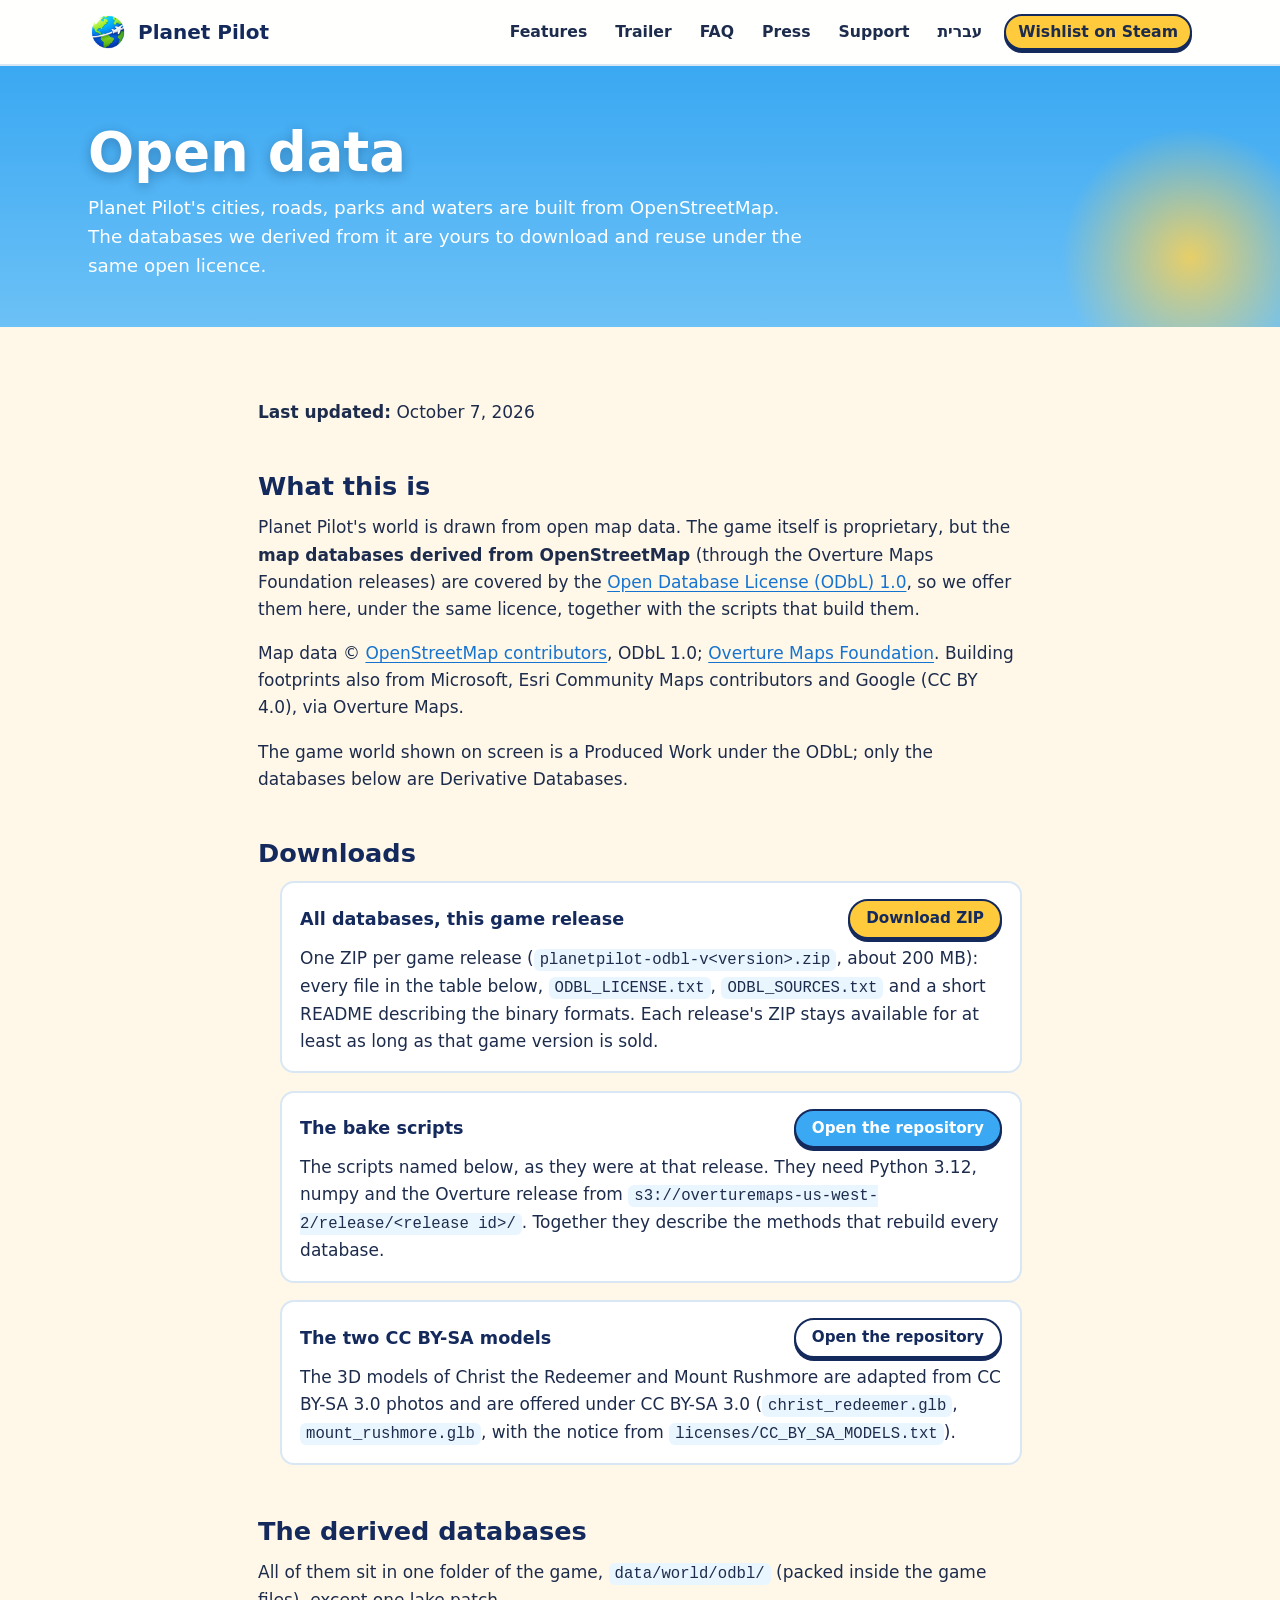
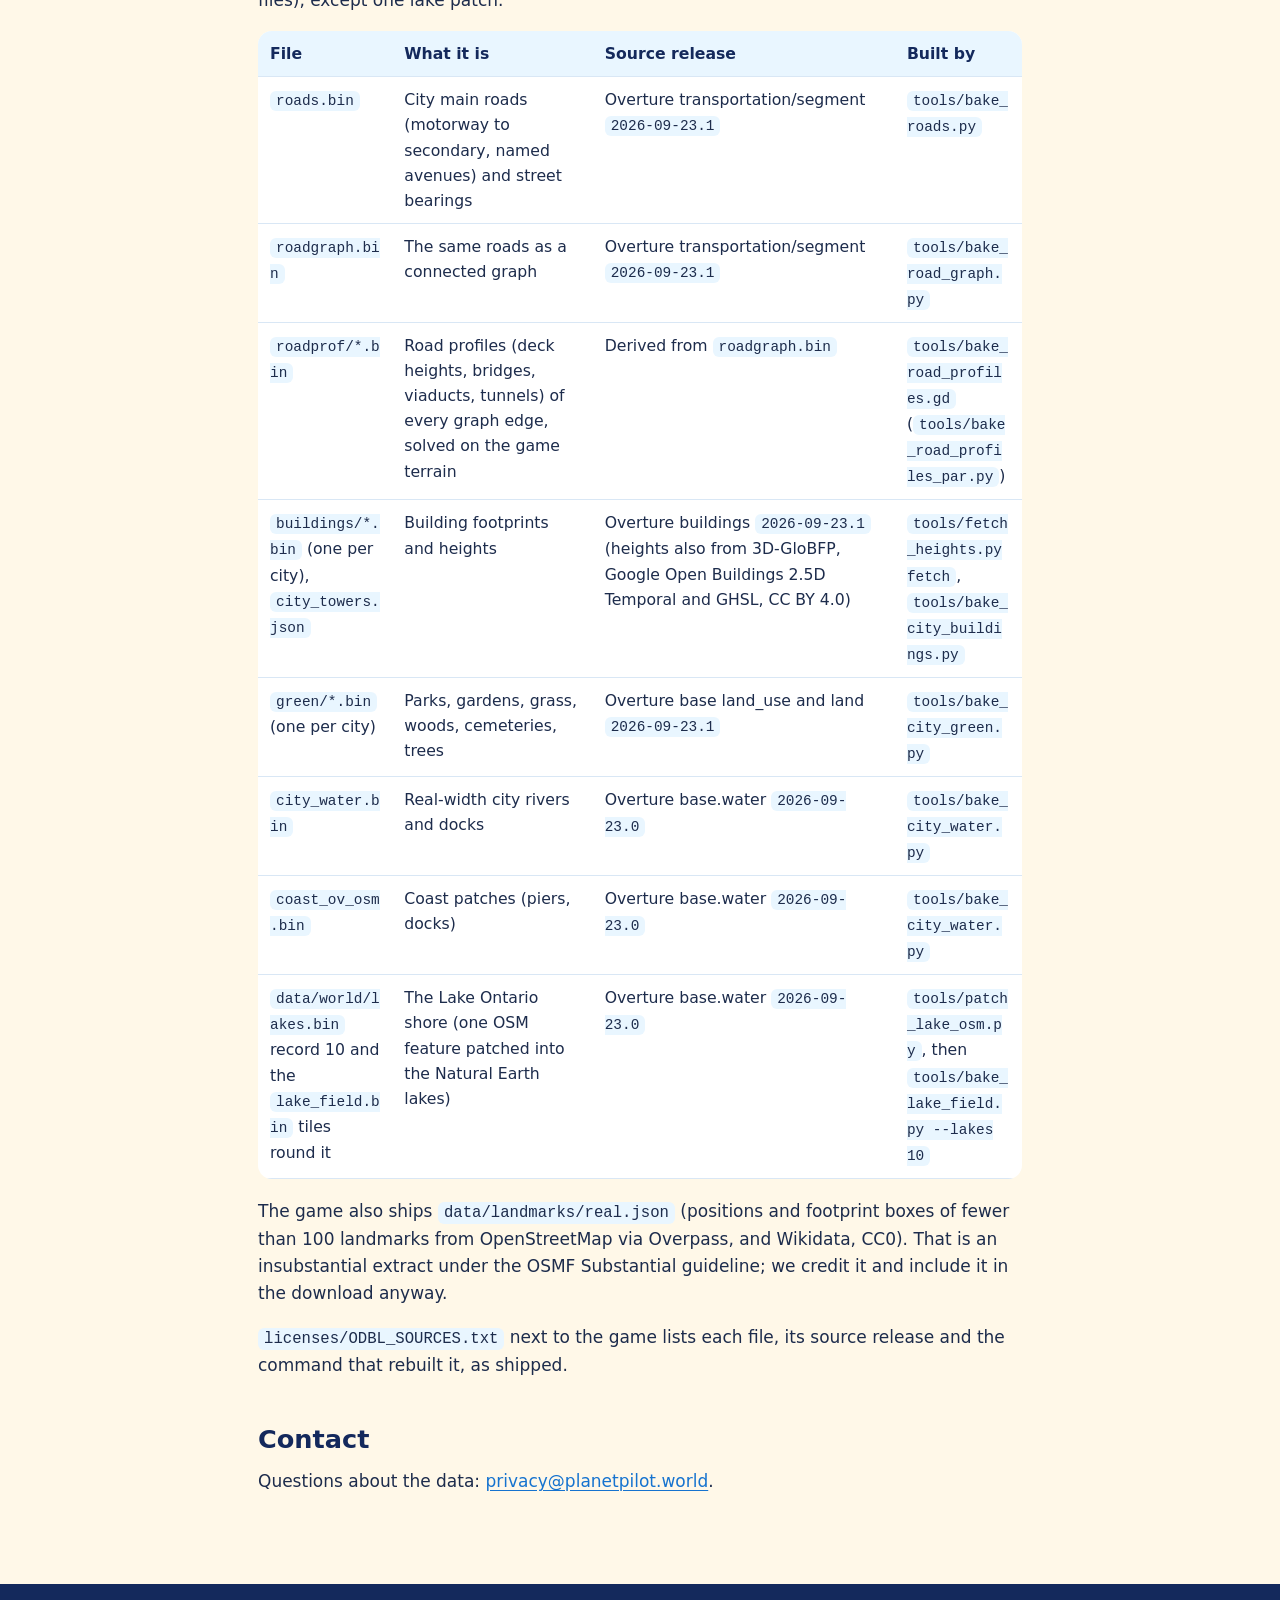
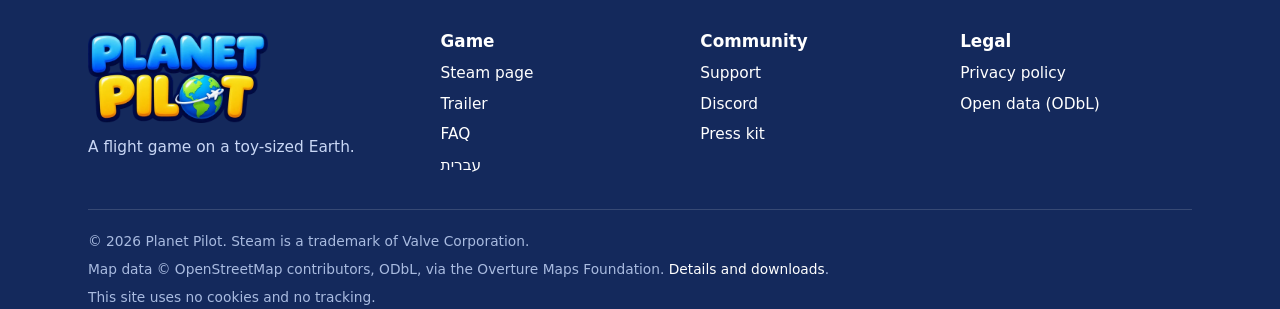
==== docs/open-data/index.html @ 22101835 "Site fixes: v43 numbers, legal pages from the game docs, launch names, publish docs/ only - Numbers " ====
<!doctype html>
<html lang="en" dir="ltr">
<head>
<meta charset="utf-8">
<meta name="viewport" content="width=device-width, initial-scale=1">
<title>Open data (ODbL) | Planet Pilot</title>
<meta name="description" content="The OpenStreetMap-derived databases shipped in Planet Pilot, offered under the Open Database License: buildings, road graph and profiles, green, city water and coast.">
<link rel="canonical" href="https://planetpilot.world/open-data/">
<meta name="theme-color" content="#3aa8f2">
<link rel="icon" href="/favicon.ico" sizes="48x48">
<link rel="icon" href="/icon-192.png" type="image/png" sizes="192x192">
<link rel="apple-touch-icon" href="/apple-touch-icon.png">
<meta property="og:type" content="website">
<meta property="og:site_name" content="Planet Pilot">
<meta property="og:title" content="Planet Pilot open data (ODbL)">
<meta property="og:description" content="Download the OpenStreetMap-derived databases inside Planet Pilot, with the scripts that bake them.">
<meta property="og:url" content="https://planetpilot.world/open-data/">
<meta property="og:image" content="https://planetpilot.world/assets/img/og-1200x630.jpg">
<meta name="twitter:card" content="summary_large_image">
<meta name="twitter:image" content="https://planetpilot.world/assets/img/og-1200x630.jpg">
<link rel="stylesheet" href="/assets/css/site.css">
</head>
<body>
<a class="skip" href="#main">Skip to content</a>

<header class="site-header">
  <div class="wrap">
    <a class="brand" href="/"><img src="/assets/img/icon-64.png" width="40" height="40" alt=""><span>Planet Pilot</span></a>
    <button class="nav-toggle" aria-expanded="false" aria-controls="nav" aria-label="Menu">
      <svg viewBox="0 0 24 24" fill="none" stroke="currentColor" stroke-width="2.6" stroke-linecap="round" aria-hidden="true"><path d="M4 7h16M4 12h16M4 17h16"/></svg>
    </button>
    <nav class="nav" id="nav" aria-label="Main">
      <a href="/#features">Features</a>
      <a href="/#trailer">Trailer</a>
      <a href="/#faq">FAQ</a>
      <a href="/press/">Press</a>
      <a href="/support/">Support</a>
      <a href="/he/" lang="he" hreflang="he">עברית</a>
      <a class="btn btn-sun btn-sm" data-link="steam" href="https://store.steampowered.com/search/?term=Planet%20Pilot" rel="noopener">Wishlist on Steam</a>
    </nav>
  </div>
</header>

<main id="main">
<section class="page-head">
  <div class="wrap">
    <h1>Open data</h1>
    <p>Planet Pilot's cities, roads, parks and waters are built from OpenStreetMap. The databases we derived from it are yours to download and reuse under the same open licence.</p>
  </div>
</section>

<section class="section">
  <div class="wrap prose">
    <p><strong>Last updated:</strong> October 7, 2026</p>

    <h2>What this is</h2>
    <p>Planet Pilot's world is drawn from open map data. The game itself is proprietary, but the <strong>map databases derived from OpenStreetMap</strong> (through the Overture Maps Foundation releases) are covered by the <a href="https://opendatacommons.org/licenses/odbl/1-0/" rel="noopener">Open Database License (ODbL) 1.0</a>, so we offer them here, under the same licence, together with the scripts that build them.</p>
    <p>Map data &copy; <a href="https://www.openstreetmap.org/copyright" rel="noopener">OpenStreetMap contributors</a>, ODbL 1.0; <a href="https://overturemaps.org/" rel="noopener">Overture Maps Foundation</a>. Building footprints also from Microsoft, Esri Community Maps contributors and Google (CC BY 4.0), via Overture Maps.</p>
    <p>The game world shown on screen is a Produced Work under the ODbL; only the databases below are Derivative Databases.</p>

    <h2>Downloads</h2>
    <ul class="dl-list">
      <li>
        <div class="row"><b>All databases, this game release</b><a class="btn btn-sm btn-sun" data-dl="zip" data-soon="Download at launch" href="#">Download ZIP</a></div>
        <span>One ZIP per game release (<code>planetpilot-odbl-v&lt;version&gt;.zip</code>, about 200 MB): every file in the table below, <code>ODBL_LICENSE.txt</code>, <code>ODBL_SOURCES.txt</code> and a short README describing the binary formats. Each release's ZIP stays available for at least as long as that game version is sold.</span>
      </li>
      <li>
        <div class="row"><b>The bake scripts</b><a class="btn btn-sm btn-sky" data-link="repo" data-soon="Published at launch" href="#">Open the repository</a></div>
        <span>The scripts named below, as they were at that release. They need Python 3.12, numpy and the Overture release from <code>s3://overturemaps-us-west-2/release/&lt;release id&gt;/</code>. Together they describe the methods that rebuild every database.</span>
      </li>
      <li>
        <div class="row"><b>The two CC BY-SA models</b><a class="btn btn-sm" data-link="repo" data-soon="Published at launch" href="#">Open the repository</a></div>
        <span>The 3D models of Christ the Redeemer and Mount Rushmore are adapted from CC BY-SA 3.0 photos and are offered under CC BY-SA 3.0 (<code>christ_redeemer.glb</code>, <code>mount_rushmore.glb</code>, with the notice from <code>licenses/CC_BY_SA_MODELS.txt</code>).</span>
      </li>
    </ul>

    <h2>The derived databases</h2>
    <p>All of them sit in one folder of the game, <code>data/world/odbl/</code> (packed inside the game files), except one lake patch.</p>
    <div class="table-scroll">
      <table>
        <thead><tr><th scope="col">File</th><th scope="col">What it is</th><th scope="col">Source release</th><th scope="col">Built by</th></tr></thead>
        <tbody>
          <tr><td><code>roads.bin</code></td><td>City main roads (motorway to secondary, named avenues) and street bearings</td><td>Overture transportation/segment <code>2026-09-23.1</code></td><td><code>tools/bake_roads.py</code></td></tr>
          <tr><td><code>roadgraph.bin</code></td><td>The same roads as a connected graph</td><td>Overture transportation/segment <code>2026-09-23.1</code></td><td><code>tools/bake_road_graph.py</code></td></tr>
          <tr><td><code>roadprof/*.bin</code></td><td>Road profiles (deck heights, bridges, viaducts, tunnels) of every graph edge, solved on the game terrain</td><td>Derived from <code>roadgraph.bin</code></td><td><code>tools/bake_road_profiles.gd</code> (<code>tools/bake_road_profiles_par.py</code>)</td></tr>
          <tr><td><code>buildings/*.bin</code> (one per city), <code>city_towers.json</code></td><td>Building footprints and heights</td><td>Overture buildings <code>2026-09-23.1</code> (heights also from 3D-GloBFP, Google Open Buildings 2.5D Temporal and GHSL, CC BY 4.0)</td><td><code>tools/fetch_heights.py fetch</code>, <code>tools/bake_city_buildings.py</code></td></tr>
          <tr><td><code>green/*.bin</code> (one per city)</td><td>Parks, gardens, grass, woods, cemeteries, trees</td><td>Overture base land_use and land <code>2026-09-23.1</code></td><td><code>tools/bake_city_green.py</code></td></tr>
          <tr><td><code>city_water.bin</code></td><td>Real-width city rivers and docks</td><td>Overture base.water <code>2026-09-23.0</code></td><td><code>tools/bake_city_water.py</code></td></tr>
          <tr><td><code>coast_ov_osm.bin</code></td><td>Coast patches (piers, docks)</td><td>Overture base.water <code>2026-09-23.0</code></td><td><code>tools/bake_city_water.py</code></td></tr>
          <tr><td><code>data/world/lakes.bin</code> record 10 and the <code>lake_field.bin</code> tiles round it</td><td>The Lake Ontario shore (one OSM feature patched into the Natural Earth lakes)</td><td>Overture base.water <code>2026-09-23.0</code></td><td><code>tools/patch_lake_osm.py</code>, then <code>tools/bake_lake_field.py --lakes 10</code></td></tr>
        </tbody>
      </table>
    </div>
    <p>The game also ships <code>data/landmarks/real.json</code> (positions and footprint boxes of fewer than 100 landmarks from OpenStreetMap via Overpass, and Wikidata, CC0). That is an insubstantial extract under the OSMF Substantial guideline; we credit it and include it in the download anyway.</p>
    <p><code>licenses/ODBL_SOURCES.txt</code> next to the game lists each file, its source release and the command that rebuilt it, as shipped.</p>

    <h2>Contact</h2>
    <p>Questions about the data: <a href="mailto:privacy@planetpilot.world">privacy@planetpilot.world</a>.</p>
  </div>
</section>
</main>

<footer class="site-footer">
  <div class="wrap">
    <div class="footer-grid">
      <div class="footer-brand">
        <img src="/assets/img/logo-480.webp" width="480" height="244" alt="Planet Pilot" loading="lazy">
        <p>A flight game on a toy-sized Earth.</p>
      </div>
      <div>
        <h2>Game</h2>
        <ul>
          <li><a data-link="steam" href="https://store.steampowered.com/search/?term=Planet%20Pilot" rel="noopener">Steam page</a></li>
          <li><a href="/#trailer">Trailer</a></li>
          <li><a href="/#faq">FAQ</a></li>
          <li><a href="/he/" lang="he" hreflang="he">עברית</a></li>
        </ul>
      </div>
      <div>
        <h2>Community</h2>
        <ul>
          <li><a href="/support/">Support</a></li>
          <li><a data-link="discord" data-soon="Discord: coming soon" href="#">Discord</a></li>
          <li><a href="/press/">Press kit</a></li>
        </ul>
      </div>
      <div>
        <h2>Legal</h2>
        <ul>
          <li><a href="/privacy/">Privacy policy</a></li>
          <li><a href="/open-data/" aria-current="page">Open data (ODbL)</a></li>
        </ul>
      </div>
    </div>
    <div class="footer-legal">
      <p>&copy; 2026 Planet Pilot. Steam is a trademark of Valve Corporation.</p>
      <p>Map data &copy; OpenStreetMap contributors, ODbL, via the Overture Maps Foundation. <a href="/open-data/">Details and downloads</a>.</p>
      <p>This site uses no cookies and no tracking.</p>
    </div>
  </div>
</footer>

<script src="/assets/js/config.js"></script>
<script src="/assets/js/site.js"></script>
</body>
</html>
---- assets/css/site.css ----
/* Planet Pilot site. Plain CSS, no build step. Light theme only. */

@font-face { font-family: "Fredoka"; src: url("/assets/fonts/fredoka-latin.woff2") format("woff2"); font-weight: 300 700; font-stretch: 75% 125%; font-display: swap; unicode-range: U+0000-00FF, U+0131, U+0152-0153, U+02BB-02BC, U+02C6, U+02DA, U+02DC, U+2000-206F, U+20AC, U+2122, U+2190-2193, U+2212; }
@font-face { font-family: "Fredoka"; src: url("/assets/fonts/fredoka-hebrew.woff2") format("woff2"); font-weight: 300 700; font-display: swap; unicode-range: U+0590-05FF, U+200C-2010, U+20AA, U+25CC, U+FB1D-FB4F; }
@font-face { font-family: "Nunito"; src: url("/assets/fonts/nunito-latin.woff2") format("woff2"); font-weight: 200 1000; font-display: swap; unicode-range: U+0000-00FF, U+0131, U+0152-0153, U+02BB-02BC, U+02C6, U+02DA, U+02DC, U+2000-206F, U+20AC, U+2122, U+2190-2193, U+2212; }
@font-face { font-family: "Rubik"; src: url("/assets/fonts/rubik-hebrew.woff2") format("woff2"); font-weight: 300 900; font-display: swap; unicode-range: U+0590-05FF, U+200C-2010, U+20AA, U+25CC, U+FB1D-FB4F; }

:root {
  --sky: #3aa8f2;
  --sky-light: #bfe6ff;
  --sky-pale: #e9f6ff;
  --sky-deep: #1673cf;
  --navy: #14295c;
  --ink: #1d2c4c;
  --ink-soft: #4a5a7a;
  --sun: #ffcb3d;
  --sun-deep: #f2a20c;
  --cream: #fff8e8;
  --cream-deep: #ffefc7;
  --white: #ffffff;
  --grass: #5cc35a;
  --line: #d9e7f5;
  --radius: 22px;
  --radius-sm: 14px;
  --shadow: 0 6px 0 rgba(20, 41, 92, 0.12), 0 14px 30px rgba(20, 41, 92, 0.10);
  --font-display: "Fredoka", "Rubik", "Trebuchet MS", system-ui, sans-serif;
  --font-body: "Nunito", "Rubik", "Segoe UI", system-ui, -apple-system, sans-serif;
  --wrap: 1160px;
  color-scheme: light;
}

*, *::before, *::after { box-sizing: border-box; }
html { -webkit-text-size-adjust: 100%; scroll-behavior: smooth; }
@media (prefers-reduced-motion: reduce) { html { scroll-behavior: auto; } }
body {
  margin: 0;
  background: var(--cream);
  color: var(--ink);
  font-family: var(--font-body);
  font-size: 1.0625rem;
  line-height: 1.6;
  overflow-x: hidden;
}
img, video { max-width: 100%; height: auto; display: block; }
[hidden] { display: none !important; }
a { color: var(--sky-deep); text-underline-offset: 3px; }
a:hover { color: var(--navy); }
h1, h2, h3, h4 { font-family: var(--font-display); color: var(--navy); line-height: 1.15; margin: 0 0 0.5em; font-weight: 600; }
h1 { font-size: clamp(2.1rem, 5vw, 3.4rem); }
h2 { font-size: clamp(1.7rem, 3.6vw, 2.5rem); }
h3 { font-size: 1.3rem; }
p { margin: 0 0 1em; }
:focus-visible { outline: 3px solid var(--sun-deep); outline-offset: 3px; border-radius: 6px; }

.wrap { width: 100%; max-width: var(--wrap); margin: 0 auto; padding: 0 16px; }
@media (min-width: 720px) { .wrap { padding: 0 28px; } }

.skip { position: absolute; inset-inline-start: 8px; top: -80px; z-index: 100; background: var(--white); padding: 10px 16px; border-radius: 10px; }
.skip:focus { top: 8px; }
.sr-only { position: absolute; width: 1px; height: 1px; padding: 0; margin: -1px; overflow: hidden; clip: rect(0 0 0 0); white-space: nowrap; border: 0; }

/* Header */
.site-header {
  position: sticky; top: 0; z-index: 50;
  background: rgba(255, 255, 255, 0.92);
  backdrop-filter: saturate(1.4) blur(10px);
  -webkit-backdrop-filter: saturate(1.4) blur(10px);
  border-bottom: 2px solid var(--line);
}
.site-header .wrap { display: flex; align-items: center; gap: 12px; min-height: 64px; }
.brand { display: flex; align-items: center; gap: 10px; text-decoration: none; color: var(--navy); font-family: var(--font-display); font-weight: 700; font-size: 1.25rem; }
.brand img { width: 40px; height: 40px; }
.nav { margin-inline-start: auto; display: flex; align-items: center; gap: 4px; }
.nav a { text-decoration: none; color: var(--ink); font-weight: 700; padding: 8px 12px; border-radius: 999px; font-size: 0.98rem; }
.nav a:hover, .nav a[aria-current="page"] { background: var(--sky-pale); color: var(--sky-deep); }
.nav .btn { margin-inline-start: 6px; }
.nav-toggle { display: none; margin-inline-start: auto; background: var(--sky-pale); border: 0; border-radius: 12px; width: 46px; height: 46px; cursor: pointer; color: var(--navy); }
.nav-toggle svg { width: 24px; height: 24px; }
@media (max-width: 860px) {
  .nav-toggle { display: inline-flex; align-items: center; justify-content: center; }
  .nav { display: none; position: absolute; top: 100%; left: 0; right: 0; flex-direction: column; align-items: stretch; background: var(--white); padding: 10px 16px 18px; border-bottom: 2px solid var(--line); box-shadow: 0 16px 30px rgba(20, 41, 92, 0.12); }
  .nav.open { display: flex; }
  .nav a { padding: 12px 14px; }
  .nav .btn { margin: 8px 0 0; justify-content: center; }
}

/* Buttons */
.btn {
  display: inline-flex; align-items: center; gap: 10px;
  font-family: var(--font-display); font-weight: 600; font-size: 1.05rem;
  text-decoration: none; line-height: 1;
  padding: 14px 22px; border-radius: 999px; border: 3px solid var(--navy);
  background: var(--white); color: var(--navy);
  box-shadow: 0 4px 0 var(--navy);
  transition: transform 0.12s ease, box-shadow 0.12s ease;
  cursor: pointer;
}
.btn:hover { transform: translateY(-2px); box-shadow: 0 6px 0 var(--navy); color: var(--navy); }
.btn:active { transform: translateY(2px); box-shadow: 0 2px 0 var(--navy); }
.btn svg { width: 22px; height: 22px; flex: none; }
.btn-sun { background: var(--sun); }
.btn-sky { background: var(--sky); color: var(--white); }
.btn-sky:hover { color: var(--white); }
.btn-sm { padding: 10px 16px; font-size: 0.95rem; border-width: 2px; box-shadow: 0 3px 0 var(--navy); }
.btn-lg { padding: 18px 28px; font-size: 1.2rem; }

/* Hero */
.hero { position: relative; isolation: isolate; overflow: hidden; background: linear-gradient(#2f9be8, #7cc8f7); color: var(--white); }
.hero-media { position: absolute; inset: 0; z-index: -2; }
.hero-media video, .hero-media img { width: 100%; height: 100%; object-fit: cover; }
.hero::after { content: ""; position: absolute; inset: 0; z-index: -1; background: linear-gradient(180deg, rgba(10, 40, 90, 0.10) 0%, rgba(10, 40, 90, 0.05) 45%, rgba(10, 40, 90, 0.62) 100%); }
.hero .wrap { min-height: min(86vh, 760px); display: flex; flex-direction: column; justify-content: flex-end; padding-top: 48px; padding-bottom: 56px; }
.hero-logo { width: min(520px, 82vw); filter: drop-shadow(0 8px 18px rgba(10, 30, 70, 0.35)); margin-bottom: 18px; }
.hero-tag { font-family: var(--font-display); font-size: clamp(1.2rem, 2.6vw, 1.6rem); font-weight: 500; max-width: 640px; text-shadow: 0 2px 10px rgba(10, 30, 70, 0.55); margin-bottom: 20px; }
.hero-cta { display: flex; flex-wrap: wrap; gap: 14px; align-items: center; }
.date-pill { display: inline-flex; align-items: center; gap: 8px; background: rgba(255, 255, 255, 0.95); color: var(--navy); font-family: var(--font-display); font-weight: 600; padding: 12px 18px; border-radius: 999px; box-shadow: var(--shadow); }
.date-pill svg { width: 20px; height: 20px; color: var(--sun-deep); }
.motion-toggle { position: absolute; right: 16px; top: 16px; z-index: 2; background: rgba(255, 255, 255, 0.85); border: 0; border-radius: 999px; padding: 8px 12px; font: 700 0.85rem var(--font-body); color: var(--navy); cursor: pointer; display: inline-flex; gap: 6px; align-items: center; }
.motion-toggle svg { width: 16px; height: 16px; }

/* Stats band */
.stats { background: var(--navy); color: var(--white); }
.stats ul { list-style: none; margin: 0; padding: 22px 0; display: grid; grid-template-columns: repeat(2, 1fr); gap: 14px 10px; }
@media (min-width: 720px) { .stats ul { grid-template-columns: repeat(4, 1fr); } }
@media (min-width: 1000px) { .stats ul { grid-template-columns: repeat(6, 1fr); } }
.stats li { text-align: center; }
.stats b { display: block; font-family: var(--font-display); font-size: 1.8rem; color: var(--sun); font-weight: 600; line-height: 1.1; }
.stats span { font-size: 0.92rem; color: #d6e4ff; }

/* Sections */
.section { padding: 72px 0; }
.section-sky { background: linear-gradient(180deg, var(--sky-pale), #f6fbff); }
.section-white { background: var(--white); }
.eyebrow { display: inline-block; font-family: var(--font-display); font-weight: 600; font-size: 0.9rem; letter-spacing: 0.06em; text-transform: uppercase; color: var(--sky-deep); background: var(--sky-pale); padding: 6px 12px; border-radius: 999px; margin-bottom: 12px; }
.section-sky .eyebrow { background: var(--white); }
.lead { font-size: 1.18rem; color: var(--ink-soft); max-width: 720px; }
.center { text-align: center; }
.center .lead { margin-left: auto; margin-right: auto; }

.feature { display: grid; gap: 28px; align-items: center; margin-top: 56px; }
.feature:first-of-type { margin-top: 36px; }
@media (min-width: 900px) {
  .feature { grid-template-columns: 1.15fr 1fr; gap: 48px; }
  .feature.flip .feature-media { order: 2; }
}
.feature-media { position: relative; }
.shot { border-radius: var(--radius); overflow: hidden; box-shadow: var(--shadow); border: 4px solid var(--white); background: var(--sky-light); aspect-ratio: 16 / 9; }
.shot img { width: 100%; height: 100%; object-fit: cover; }
.shot-small { position: absolute; width: 46%; right: -10px; bottom: -26px; border-width: 3px; }
.flip .shot-small { right: auto; left: -10px; }
@media (max-width: 899px) { .shot-small { right: 8px; bottom: -18px; width: 42%; } .flip .shot-small { left: 8px; } .feature-media { margin-bottom: 16px; } }
.feature-text h3 { font-size: clamp(1.5rem, 3vw, 2rem); }
.checks { list-style: none; padding: 0; margin: 0; display: grid; gap: 8px; }
.checks li { position: relative; padding-inline-start: 32px; }
.checks li::before { content: ""; position: absolute; inset-inline-start: 0; top: 4px; width: 22px; height: 22px; border-radius: 50%; background: var(--sun) url("data:image/svg+xml,%3Csvg xmlns='http://www.w3.org/2000/svg' viewBox='0 0 24 24' fill='none' stroke='%2314295c' stroke-width='3.4' stroke-linecap='round' stroke-linejoin='round'%3E%3Cpath d='M5 12.5l4.5 4.5L19 7.5'/%3E%3C/svg%3E") center / 14px no-repeat; }

/* Cards */
.cards { display: grid; gap: 18px; grid-template-columns: repeat(auto-fit, minmax(240px, 1fr)); margin-top: 32px; }
.card { background: var(--white); border-radius: var(--radius); padding: 24px; box-shadow: var(--shadow); border: 2px solid var(--line); }
.card h3 { margin-bottom: 6px; }
.card p:last-child { margin-bottom: 0; }
.card .ico { width: 52px; height: 52px; border-radius: 16px; display: grid; place-items: center; background: var(--sun); color: var(--navy); margin-bottom: 14px; border: 2px solid var(--navy); }
.card .ico svg { width: 28px; height: 28px; }

/* Gallery */
.gallery { display: grid; gap: 14px; grid-template-columns: repeat(auto-fill, minmax(260px, 1fr)); margin-top: 28px; }
.gallery a { display: block; border-radius: var(--radius-sm); overflow: hidden; box-shadow: var(--shadow); border: 3px solid var(--white); aspect-ratio: 16 / 9; background: var(--sky-light); }
.gallery img { width: 100%; height: 100%; object-fit: cover; transition: transform 0.25s ease; }
.gallery a:hover img { transform: scale(1.04); }

/* Trailer */
.trailer { position: relative; aspect-ratio: 16 / 9; border-radius: var(--radius); overflow: hidden; box-shadow: var(--shadow); border: 5px solid var(--white); background: var(--navy); margin-top: 28px; }
.trailer img { width: 100%; height: 100%; object-fit: cover; }
.trailer iframe { position: absolute; inset: 0; width: 100%; height: 100%; border: 0; }
.trailer-play { position: absolute; inset: 0; display: grid; place-items: center; background: rgba(10, 30, 70, 0.25); border: 0; cursor: pointer; width: 100%; color: var(--white); font: 600 1.1rem var(--font-display); }
.trailer-play span { display: inline-flex; align-items: center; gap: 12px; background: var(--sun); color: var(--navy); border: 3px solid var(--navy); box-shadow: 0 4px 0 var(--navy); padding: 16px 26px; border-radius: 999px; }
.trailer-play svg { width: 26px; height: 26px; }
.trailer-soon { position: absolute; left: 50%; bottom: 18px; transform: translateX(-50%); background: rgba(255, 255, 255, 0.95); color: var(--navy); font-weight: 800; padding: 8px 16px; border-radius: 999px; white-space: nowrap; font-size: 0.95rem; }
.trailer-note { font-size: 0.9rem; color: var(--ink-soft); margin-top: 10px; text-align: center; }

/* CTA band */
.cta-band { position: relative; isolation: isolate; overflow: hidden; color: var(--white); text-align: center; padding: 84px 0; background: var(--sky-deep); }
.cta-band picture, .cta-band picture img { position: absolute; inset: 0; width: 100%; height: 100%; object-fit: cover; z-index: -2; }
.cta-band::after { content: ""; position: absolute; inset: 0; z-index: -1; background: rgba(12, 50, 110, 0.45); }
.cta-band h2 { color: var(--white); text-shadow: 0 3px 14px rgba(10, 30, 70, 0.5); }
.cta-band p { font-size: 1.2rem; text-shadow: 0 2px 10px rgba(10, 30, 70, 0.6); }
.cta-band .hero-cta { justify-content: center; }

/* FAQ */
.faq { max-width: 820px; margin: 28px auto 0; display: grid; gap: 12px; }
.faq details { background: var(--white); border-radius: var(--radius-sm); border: 2px solid var(--line); box-shadow: 0 4px 0 rgba(20, 41, 92, 0.06); }
.faq summary { cursor: pointer; list-style: none; padding: 18px 56px 18px 20px; font-family: var(--font-display); font-weight: 600; font-size: 1.12rem; color: var(--navy); position: relative; }
.faq summary::-webkit-details-marker { display: none; }
.faq summary::after { content: "+"; position: absolute; right: 18px; top: 50%; transform: translateY(-50%); width: 30px; height: 30px; border-radius: 50%; background: var(--sun); display: grid; place-items: center; font-size: 1.3rem; line-height: 1; }
.faq details[open] summary::after { content: "\2212"; }
.faq .answer { padding: 0 20px 18px; color: var(--ink-soft); }
.faq .answer p:last-child { margin-bottom: 0; }

/* Page head + prose */
.page-head { background: linear-gradient(180deg, var(--sky) 0%, #6cc1f6 100%); color: var(--white); padding: 56px 0 46px; position: relative; overflow: hidden; }
.page-head h1 { color: var(--white); text-shadow: 0 3px 12px rgba(10, 30, 70, 0.3); margin-bottom: 8px; }
.page-head p { font-size: 1.15rem; max-width: 720px; margin: 0; }
.page-head::after { content: ""; position: absolute; right: -40px; bottom: -60px; width: 260px; height: 260px; border-radius: 50%; background: radial-gradient(circle, rgba(255, 210, 80, 0.85), rgba(255, 210, 80, 0) 70%); pointer-events: none; }
.prose { max-width: 820px; }
.prose h2 { font-size: 1.6rem; margin-top: 1.8em; }
.prose h3 { margin-top: 1.4em; }
.prose ul, .prose ol { padding-inline-start: 1.3em; }
.prose li { margin-bottom: 0.35em; }
.prose table { width: 100%; border-collapse: collapse; margin: 0 0 1.2em; font-size: 0.98rem; background: var(--white); border-radius: var(--radius-sm); overflow: hidden; }
.prose th, .prose td { text-align: start; padding: 10px 12px; border-bottom: 1px solid var(--line); vertical-align: top; }
.prose th { background: var(--sky-pale); font-family: var(--font-display); font-weight: 600; color: var(--navy); }
.table-scroll { overflow-x: auto; -webkit-overflow-scrolling: touch; }
.notice { background: var(--cream-deep); border: 2px solid var(--sun-deep); border-radius: var(--radius-sm); padding: 14px 18px; margin-bottom: 28px; font-weight: 700; color: #6b4a00; }
code { background: var(--sky-pale); padding: 2px 6px; border-radius: 6px; font-size: 0.92em; word-break: break-word; }

.facts { display: grid; grid-template-columns: max-content 1fr; gap: 0; background: var(--white); border-radius: var(--radius); box-shadow: var(--shadow); border: 2px solid var(--line); overflow: hidden; margin: 0; }
.facts dt, .facts dd { padding: 12px 18px; border-bottom: 1px solid var(--line); margin: 0; }
.facts dt { font-family: var(--font-display); font-weight: 600; color: var(--navy); background: var(--sky-pale); }
.facts dt:last-of-type, .facts dd:last-of-type { border-bottom: 0; }
@media (max-width: 560px) { .facts { grid-template-columns: 1fr; } .facts dt { border-bottom: 0; padding-bottom: 4px; } .facts dd { padding-top: 4px; } }

.two-col { display: grid; gap: 28px; }
@media (min-width: 900px) { .two-col { grid-template-columns: 1fr 1fr; gap: 40px; } }

.dl-list { list-style: none; padding: 0; margin: 0; display: grid; gap: 12px; }
.dl-list li { background: var(--white); border: 2px solid var(--line); border-radius: var(--radius-sm); padding: 16px 18px; display: grid; gap: 6px; }
.dl-list .row { display: flex; flex-wrap: wrap; gap: 10px; align-items: center; justify-content: space-between; }
.dl-list b { font-family: var(--font-display); font-weight: 600; color: var(--navy); font-size: 1.1rem; }
.dl-list small { color: var(--ink-soft); }
.tag { display: inline-block; font-size: 0.8rem; font-weight: 800; background: var(--sky-pale); color: var(--sky-deep); padding: 3px 10px; border-radius: 999px; }
.tag-warn { background: var(--cream-deep); color: #7a5300; }

/* Footer */
.site-footer { background: var(--navy); color: #c9d7f5; padding: 48px 0 32px; font-size: 0.96rem; }
.site-footer a { color: var(--white); text-decoration: none; }
.site-footer a:hover { color: var(--sun); text-decoration: underline; }
.footer-grid { display: grid; gap: 28px; grid-template-columns: 1fr; }
@media (min-width: 720px) { .footer-grid { grid-template-columns: 1.4fr 1fr 1fr 1fr; } }
.footer-grid h2 { color: var(--white); font-size: 1.05rem; margin-bottom: 10px; }
.footer-grid ul { list-style: none; padding: 0; margin: 0; display: grid; gap: 6px; }
.footer-brand img { width: 180px; margin-bottom: 12px; }
.footer-legal { border-top: 1px solid rgba(255, 255, 255, 0.15); margin-top: 32px; padding-top: 20px; font-size: 0.86rem; color: #a9bbe0; }
.footer-legal p { margin: 0 0 6px; }

/* RTL */
[dir="rtl"] body, [dir="rtl"] { font-family: "Rubik", var(--font-body); }
[dir="rtl"] .faq summary { padding: 18px 20px 18px 56px; }
[dir="rtl"] .faq summary::after { right: auto; left: 18px; }
[dir="rtl"] .motion-toggle { right: auto; left: 16px; }
[dir="rtl"] .shot-small { right: auto; left: -10px; }
[dir="rtl"] .flip .shot-small { left: auto; right: -10px; }
@media (max-width: 899px) { [dir="rtl"] .shot-small { left: 8px; right: auto; } [dir="rtl"] .flip .shot-small { right: 8px; left: auto; } }
.ltr { direction: ltr; unicode-bidi: isolate; }
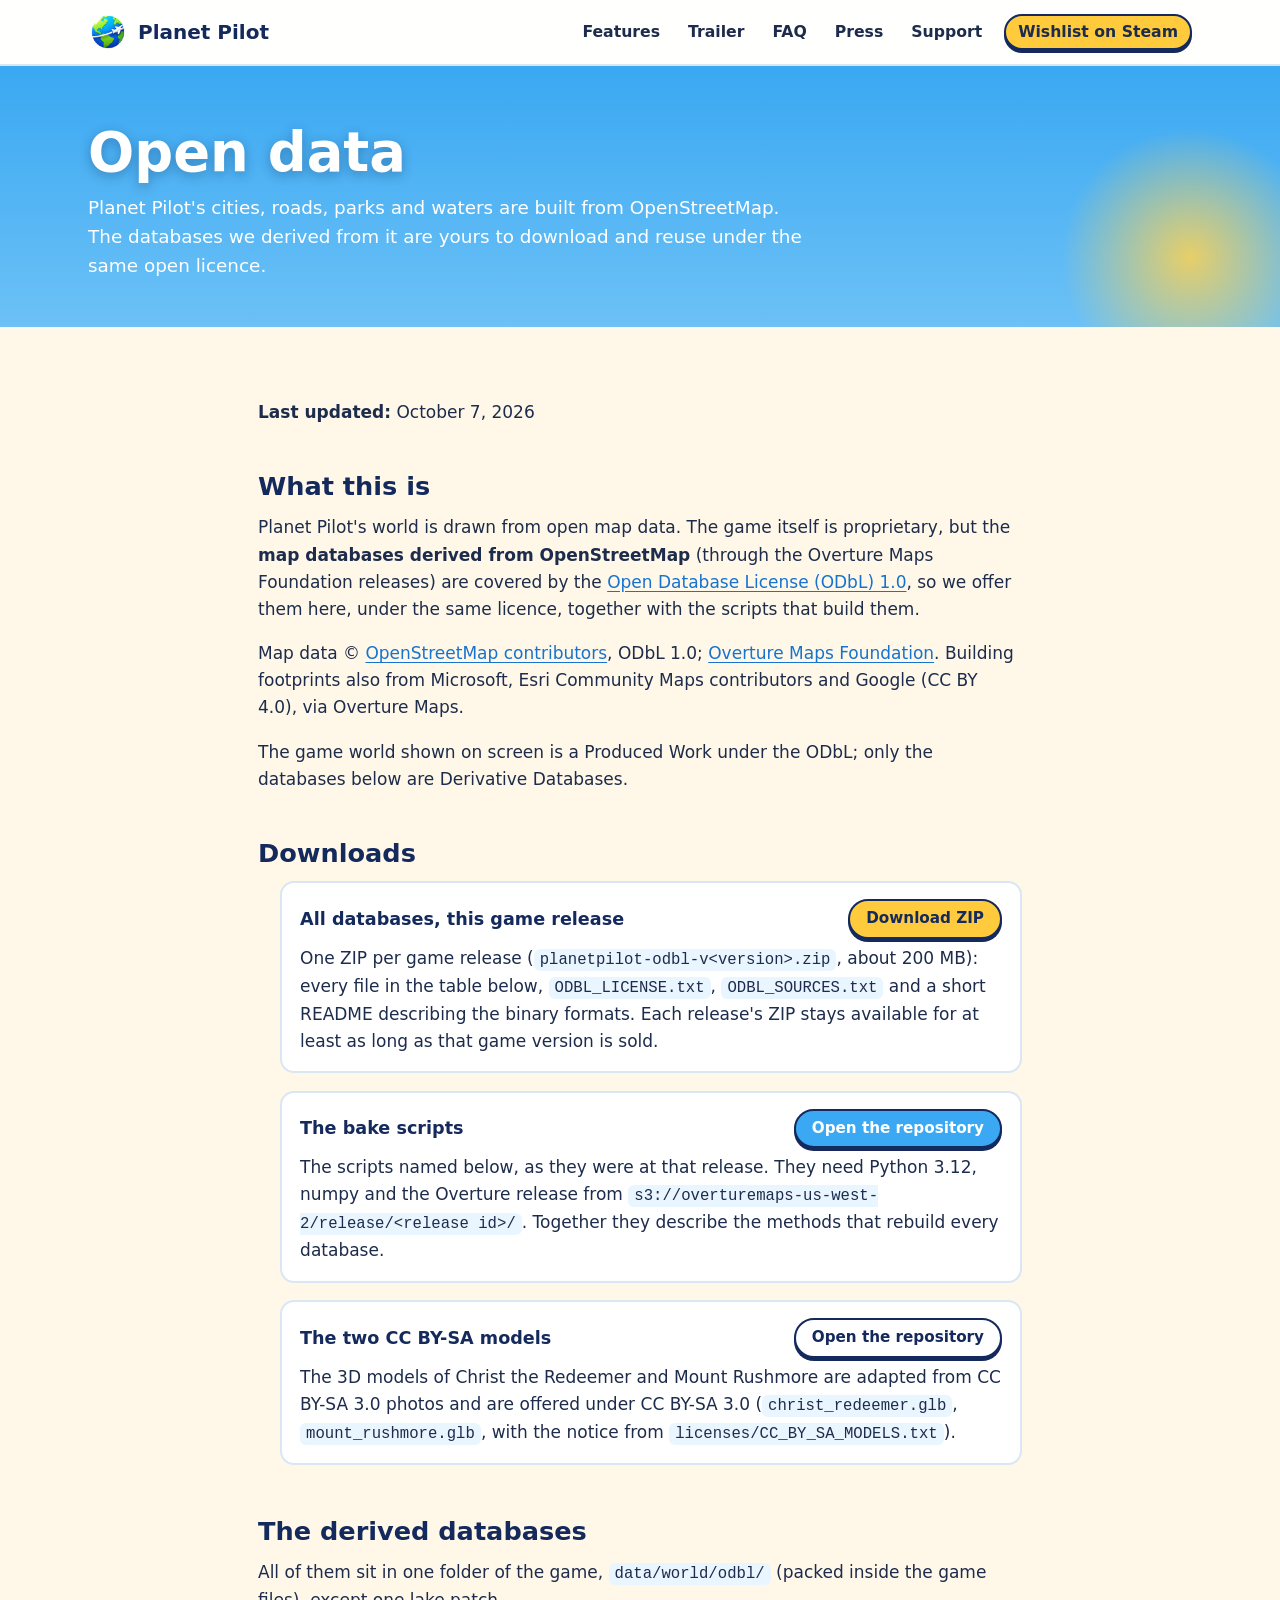
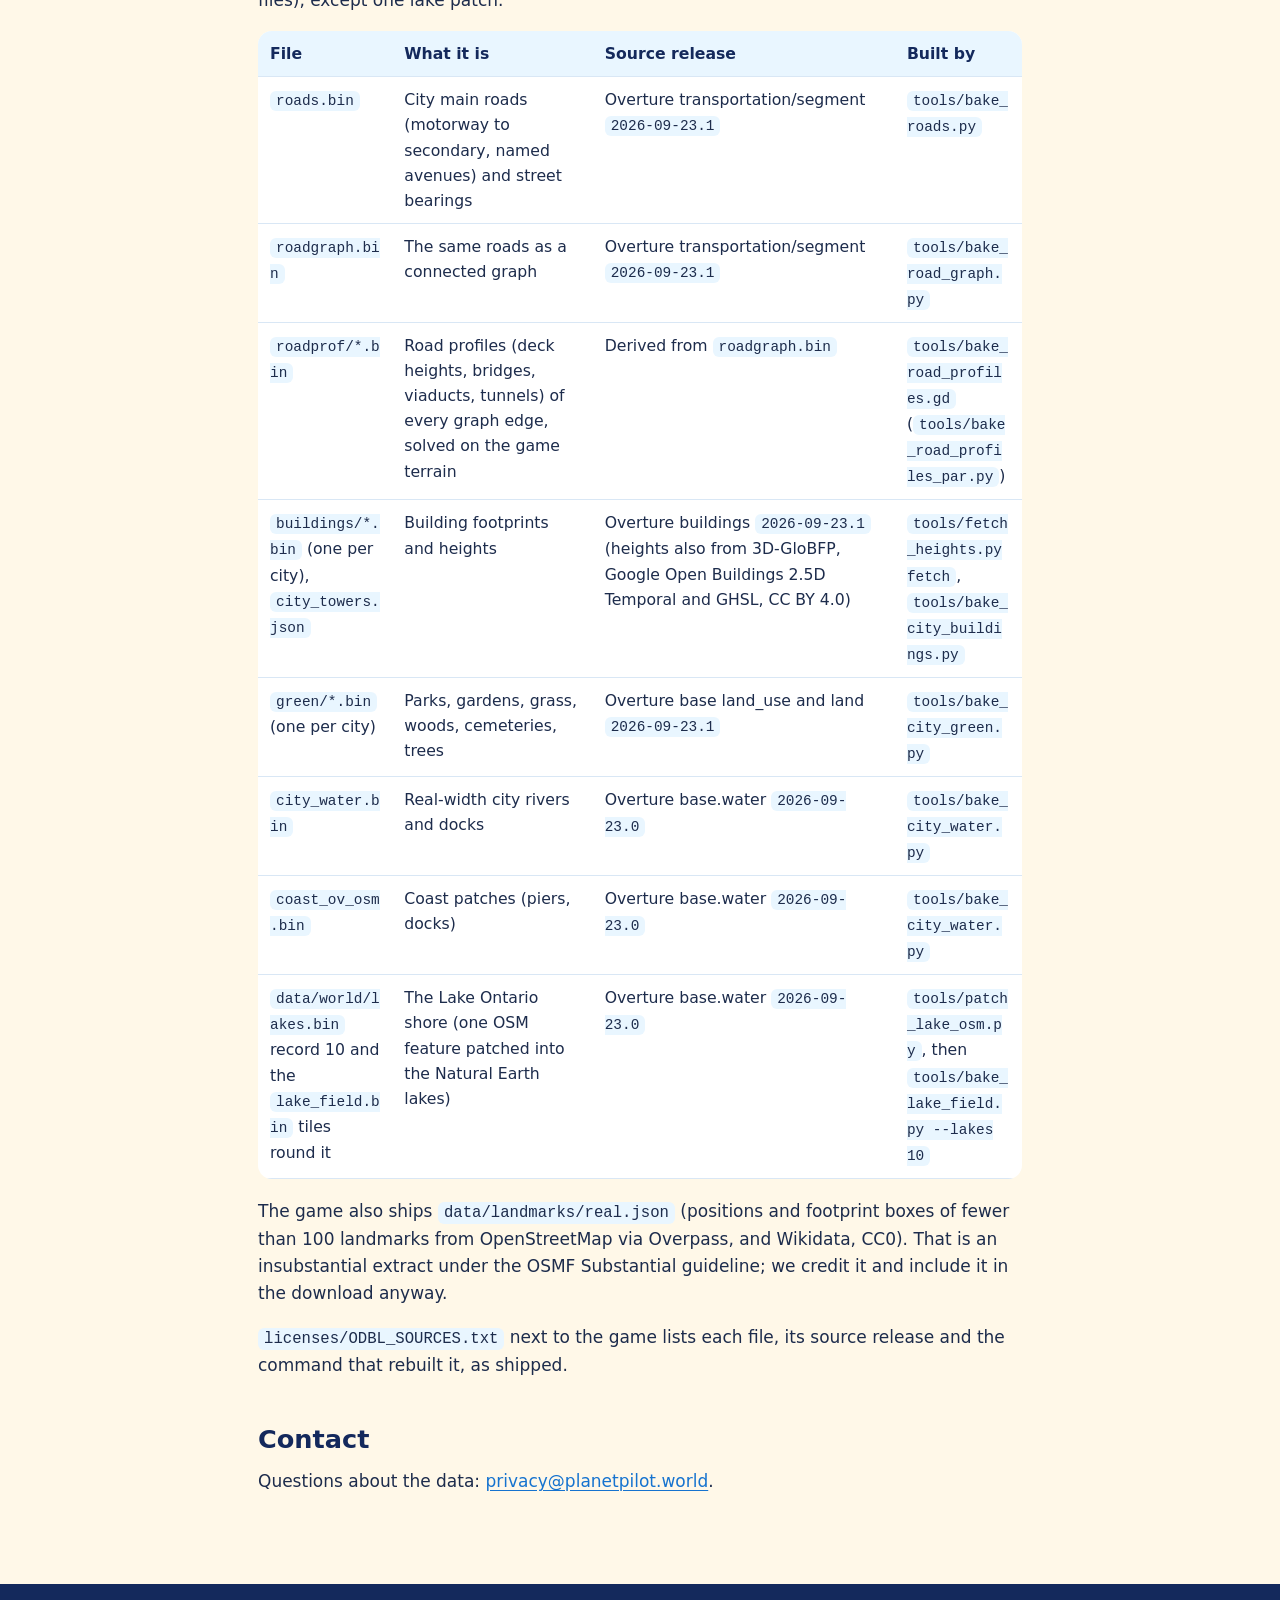
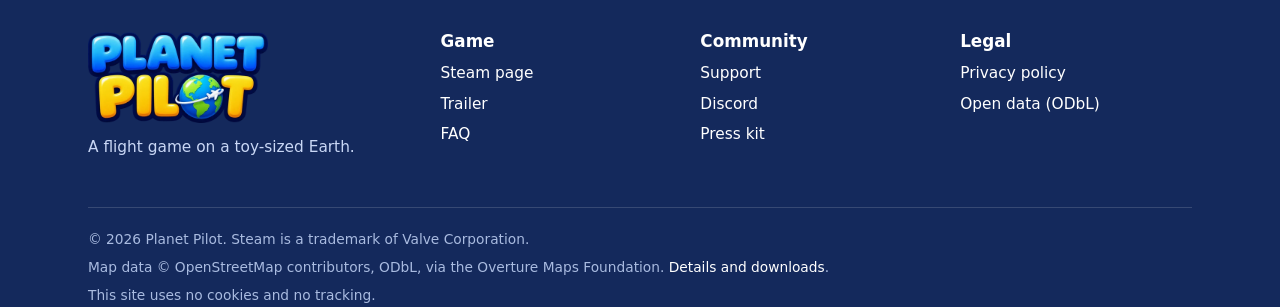
==== commit eecc8d68: "Remove the Hebrew page and its links Co-Authored-By: Claude Opus 5.5 <noreply@anthropic.com>" ====
--- a/docs/open-data/index.html
+++ b/docs/open-data/index.html
@@ -35,7 +35,6 @@
       <a href="/#faq">FAQ</a>
       <a href="/press/">Press</a>
       <a href="/support/">Support</a>
-      <a href="/he/" lang="he" hreflang="he">עברית</a>
       <a class="btn btn-sun btn-sm" data-link="steam" href="https://store.steampowered.com/search/?term=Planet%20Pilot" rel="noopener">Wishlist on Steam</a>
     </nav>
   </div>
@@ -113,7 +112,6 @@
           <li><a data-link="steam" href="https://store.steampowered.com/search/?term=Planet%20Pilot" rel="noopener">Steam page</a></li>
           <li><a href="/#trailer">Trailer</a></li>
           <li><a href="/#faq">FAQ</a></li>
-          <li><a href="/he/" lang="he" hreflang="he">עברית</a></li>
         </ul>
       </div>
       <div>
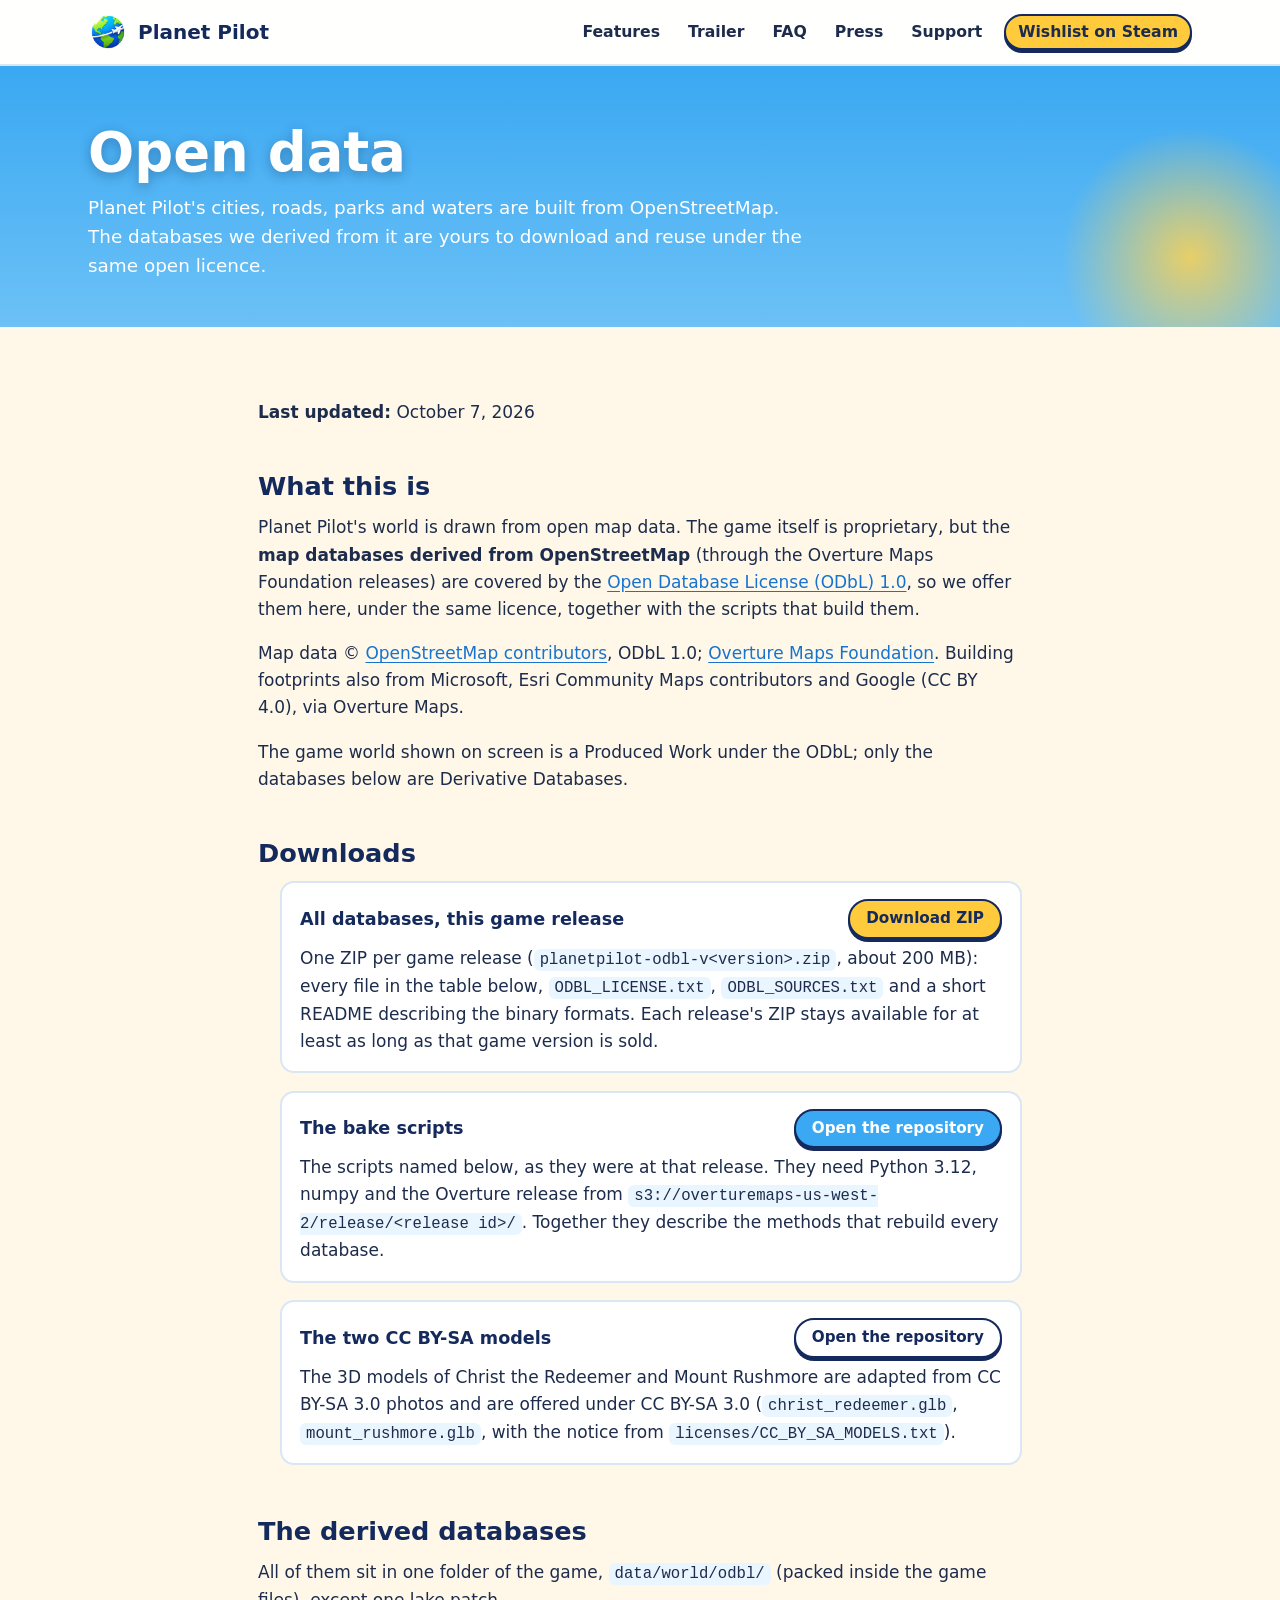
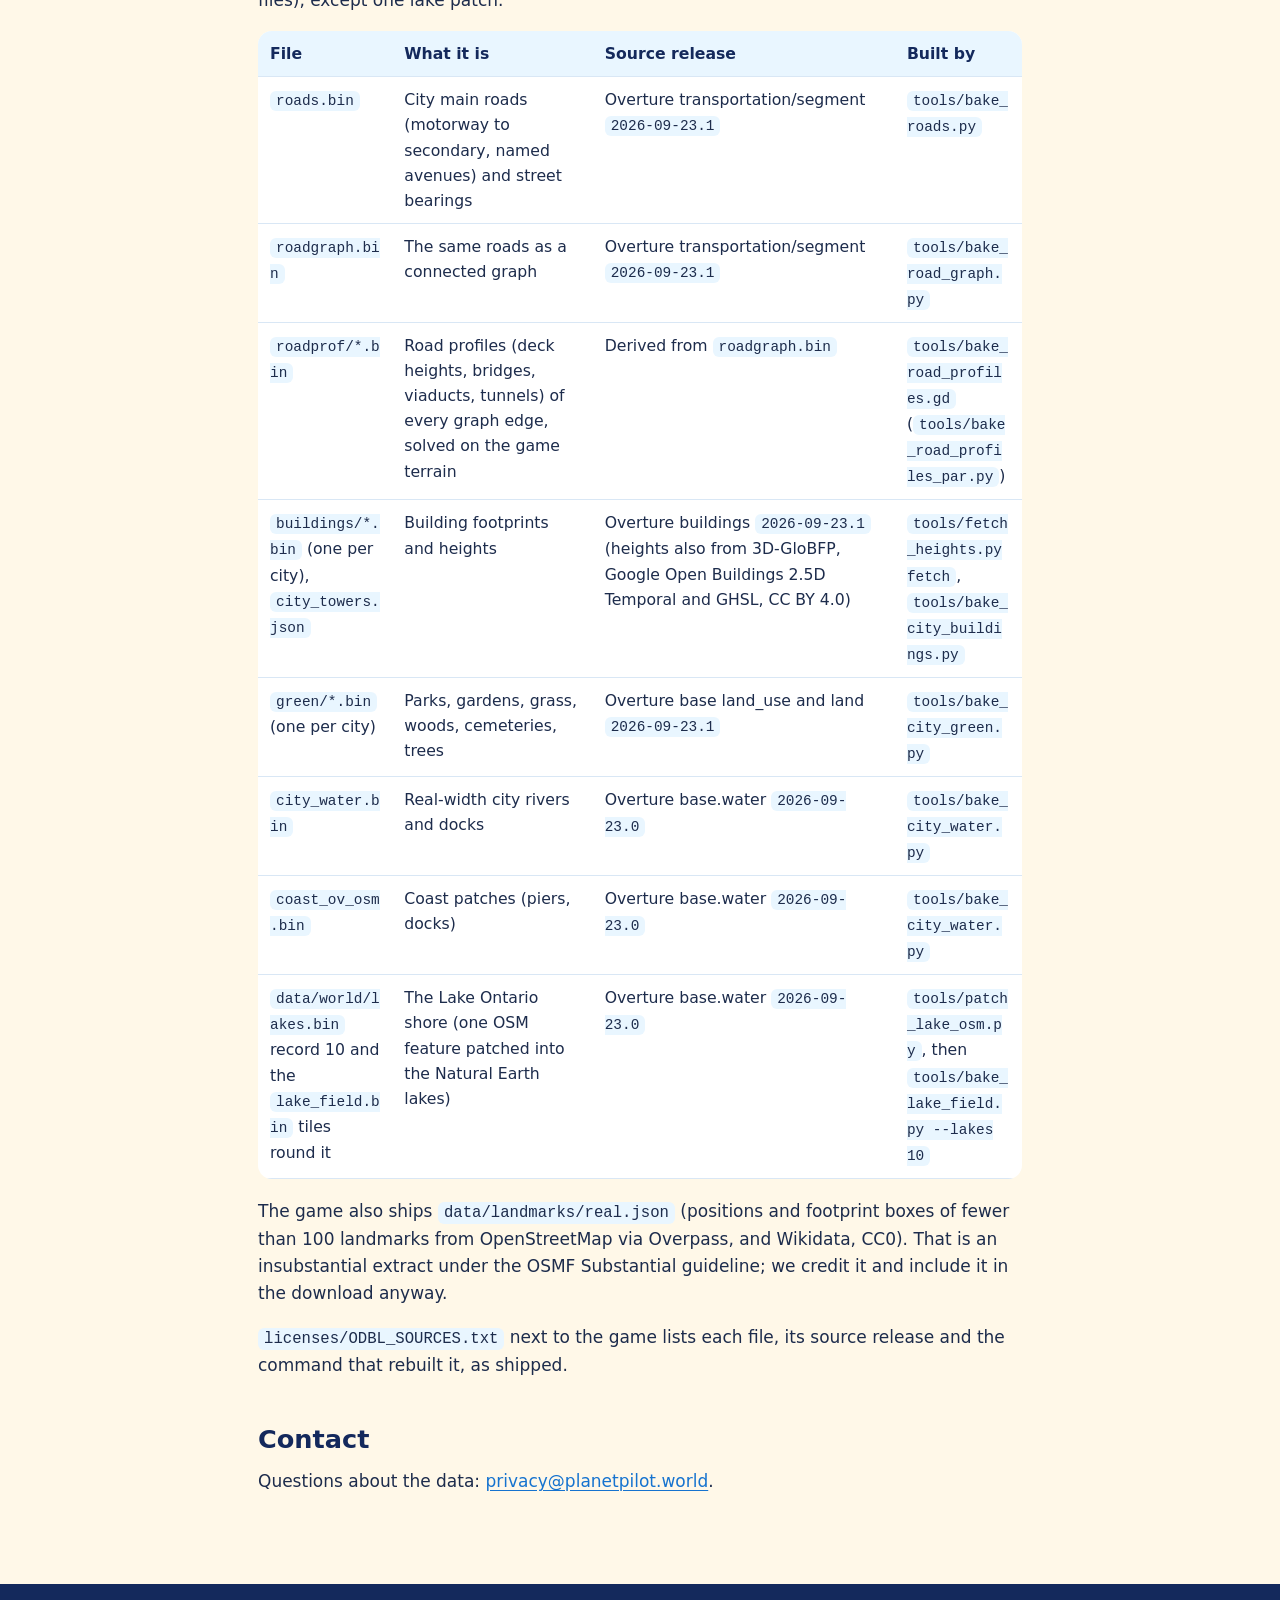
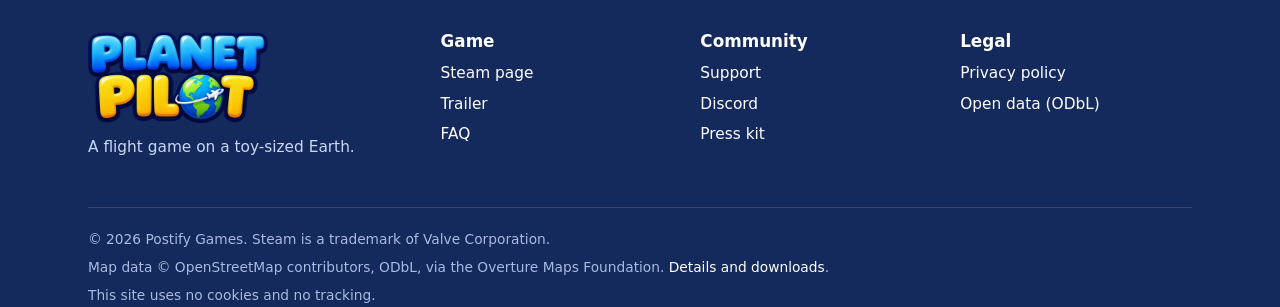
==== commit 25296889: "Postify Games as developer and publisher (footer, privacy controller, press fact sheet) Co-Authored-" ====
--- a/docs/open-data/index.html
+++ b/docs/open-data/index.html
@@ -131,7 +131,7 @@
       </div>
     </div>
     <div class="footer-legal">
-      <p>&copy; 2026 Planet Pilot. Steam is a trademark of Valve Corporation.</p>
+      <p>&copy; 2026 Postify Games. Steam is a trademark of Valve Corporation.</p>
       <p>Map data &copy; OpenStreetMap contributors, ODbL, via the Overture Maps Foundation. <a href="/open-data/">Details and downloads</a>.</p>
       <p>This site uses no cookies and no tracking.</p>
     </div>
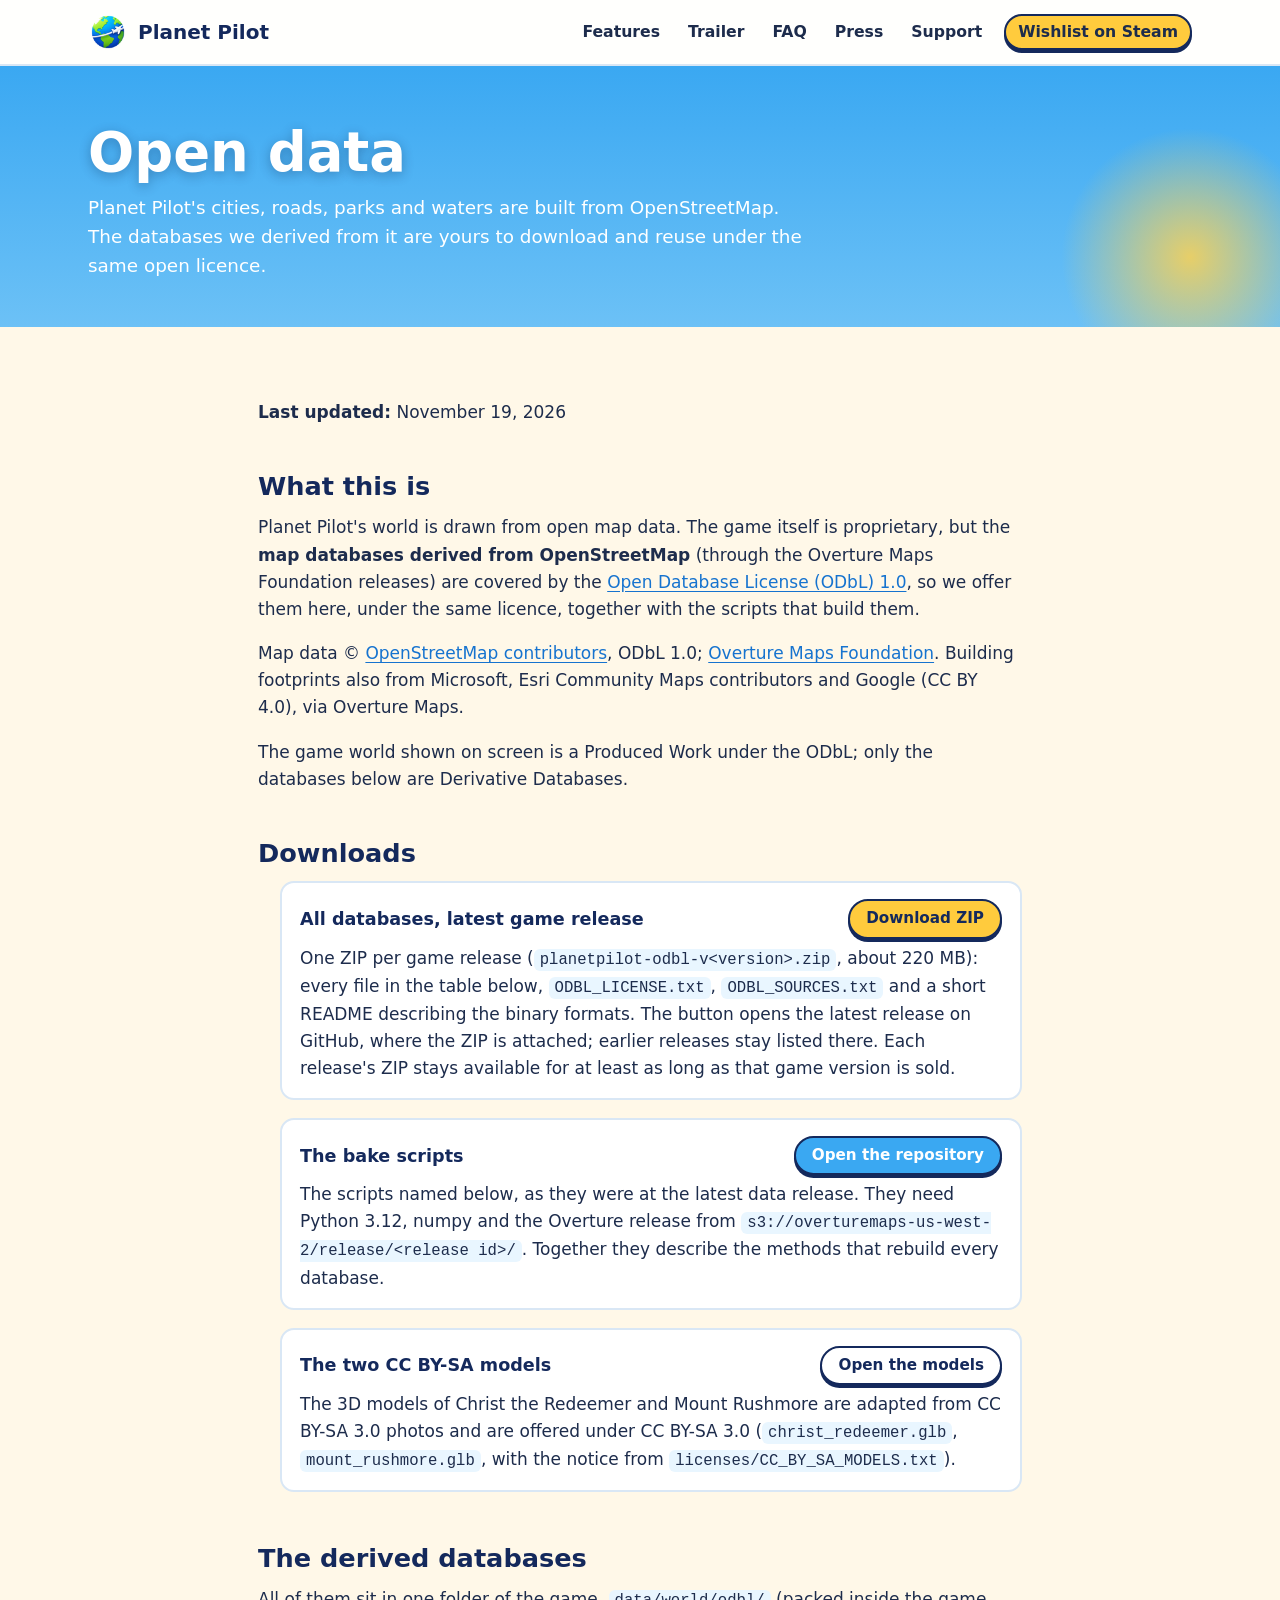
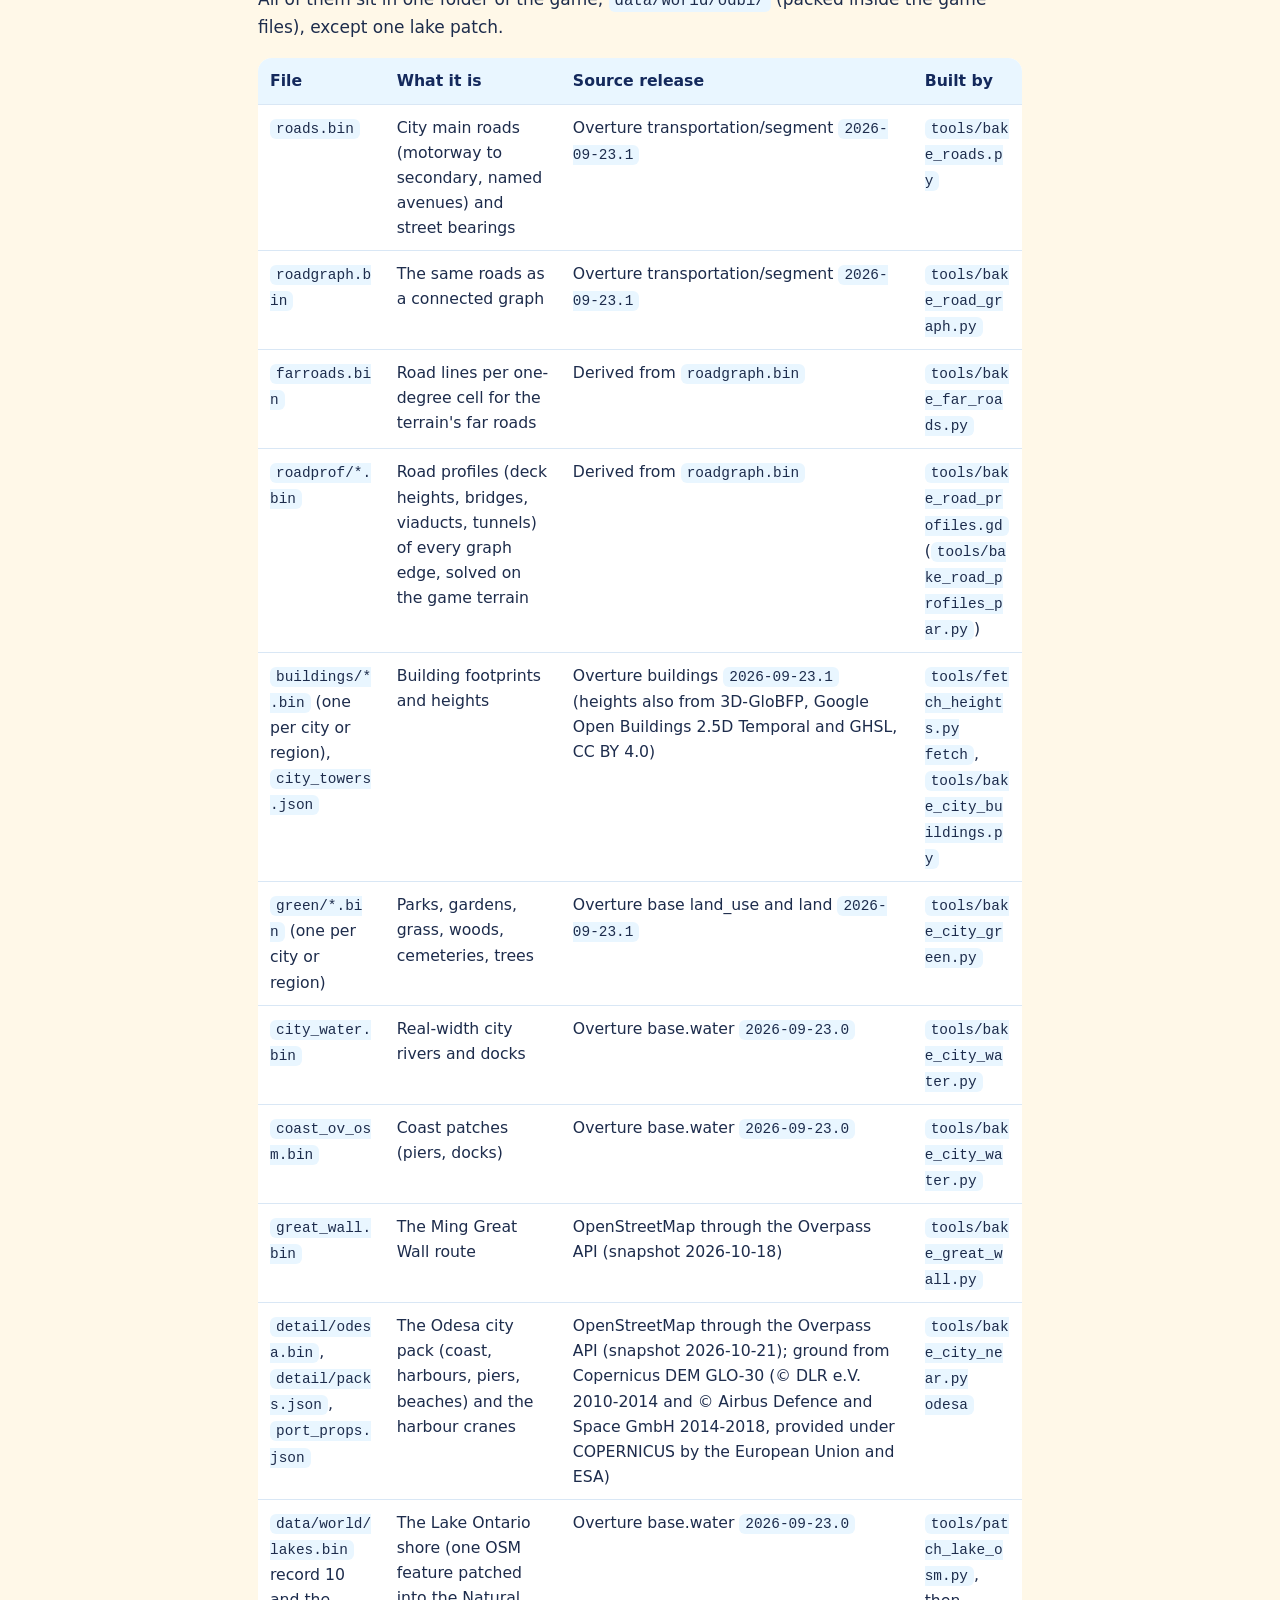
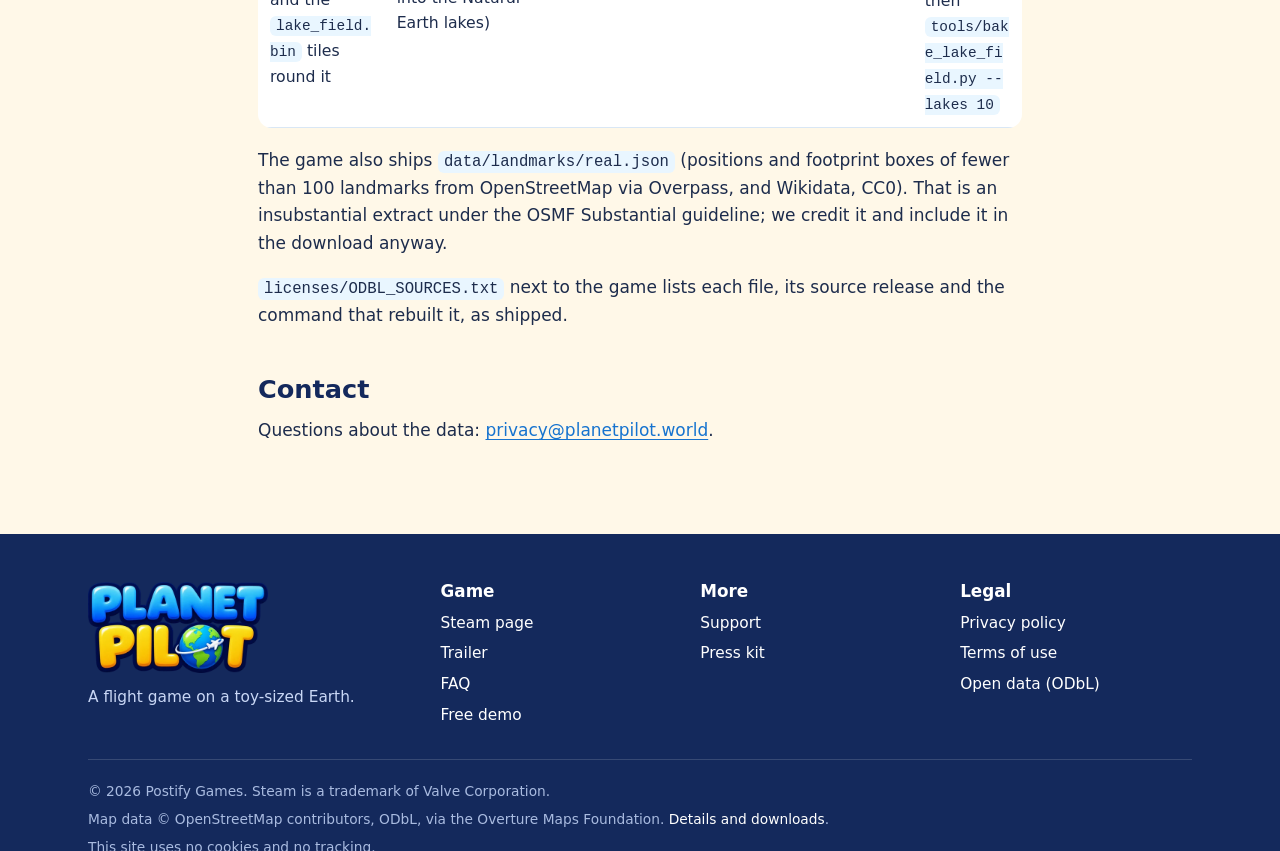
==== commit 2e0bb9c2: "Site update for launch: current Steam figures, demo and trailer links, real open-data links, no Disc" ====
--- a/docs/open-data/index.html
+++ b/docs/open-data/index.html
@@ -35,7 +35,7 @@
       <a href="/#faq">FAQ</a>
       <a href="/press/">Press</a>
       <a href="/support/">Support</a>
-      <a class="btn btn-sun btn-sm" data-link="steam" href="https://store.steampowered.com/search/?term=Planet%20Pilot" rel="noopener">Wishlist on Steam</a>
+      <a class="btn btn-sun btn-sm" data-link="steam" href="https://store.steampowered.com/app/5407250/Planet_Pilot/" rel="noopener">Wishlist on Steam</a>
     </nav>
   </div>
 </header>
@@ -50,7 +50,7 @@
 
 <section class="section">
   <div class="wrap prose">
-    <p><strong>Last updated:</strong> October 7, 2026</p>
+    <p><strong>Last updated:</strong> November 19, 2026</p>
 
     <h2>What this is</h2>
     <p>Planet Pilot's world is drawn from open map data. The game itself is proprietary, but the <strong>map databases derived from OpenStreetMap</strong> (through the Overture Maps Foundation releases) are covered by the <a href="https://opendatacommons.org/licenses/odbl/1-0/" rel="noopener">Open Database License (ODbL) 1.0</a>, so we offer them here, under the same licence, together with the scripts that build them.</p>
@@ -60,15 +60,15 @@
     <h2>Downloads</h2>
     <ul class="dl-list">
       <li>
-        <div class="row"><b>All databases, this game release</b><a class="btn btn-sm btn-sun" data-dl="zip" data-soon="Download at launch" href="#">Download ZIP</a></div>
-        <span>One ZIP per game release (<code>planetpilot-odbl-v&lt;version&gt;.zip</code>, about 200 MB): every file in the table below, <code>ODBL_LICENSE.txt</code>, <code>ODBL_SOURCES.txt</code> and a short README describing the binary formats. Each release's ZIP stays available for at least as long as that game version is sold.</span>
+        <div class="row"><b>All databases, latest game release</b><a class="btn btn-sm btn-sun" href="https://github.com/ArthurPluto/planetpilot-open-data/releases/latest" rel="noopener">Download ZIP</a></div>
+        <span>One ZIP per game release (<code>planetpilot-odbl-v&lt;version&gt;.zip</code>, about 220 MB): every file in the table below, <code>ODBL_LICENSE.txt</code>, <code>ODBL_SOURCES.txt</code> and a short README describing the binary formats. The button opens the latest release on GitHub, where the ZIP is attached; earlier releases stay listed there. Each release's ZIP stays available for at least as long as that game version is sold.</span>
       </li>
       <li>
-        <div class="row"><b>The bake scripts</b><a class="btn btn-sm btn-sky" data-link="repo" data-soon="Published at launch" href="#">Open the repository</a></div>
-        <span>The scripts named below, as they were at that release. They need Python 3.12, numpy and the Overture release from <code>s3://overturemaps-us-west-2/release/&lt;release id&gt;/</code>. Together they describe the methods that rebuild every database.</span>
+        <div class="row"><b>The bake scripts</b><a class="btn btn-sm btn-sky" href="https://github.com/ArthurPluto/planetpilot-open-data" rel="noopener">Open the repository</a></div>
+        <span>The scripts named below, as they were at the latest data release. They need Python 3.12, numpy and the Overture release from <code>s3://overturemaps-us-west-2/release/&lt;release id&gt;/</code>. Together they describe the methods that rebuild every database.</span>
       </li>
       <li>
-        <div class="row"><b>The two CC BY-SA models</b><a class="btn btn-sm" data-link="repo" data-soon="Published at launch" href="#">Open the repository</a></div>
+        <div class="row"><b>The two CC BY-SA models</b><a class="btn btn-sm" href="https://github.com/ArthurPluto/planetpilot-open-data/tree/main/models" rel="noopener">Open the models</a></div>
         <span>The 3D models of Christ the Redeemer and Mount Rushmore are adapted from CC BY-SA 3.0 photos and are offered under CC BY-SA 3.0 (<code>christ_redeemer.glb</code>, <code>mount_rushmore.glb</code>, with the notice from <code>licenses/CC_BY_SA_MODELS.txt</code>).</span>
       </li>
     </ul>
@@ -81,11 +81,14 @@
         <tbody>
           <tr><td><code>roads.bin</code></td><td>City main roads (motorway to secondary, named avenues) and street bearings</td><td>Overture transportation/segment <code>2026-09-23.1</code></td><td><code>tools/bake_roads.py</code></td></tr>
           <tr><td><code>roadgraph.bin</code></td><td>The same roads as a connected graph</td><td>Overture transportation/segment <code>2026-09-23.1</code></td><td><code>tools/bake_road_graph.py</code></td></tr>
+          <tr><td><code>farroads.bin</code></td><td>Road lines per one-degree cell for the terrain's far roads</td><td>Derived from <code>roadgraph.bin</code></td><td><code>tools/bake_far_roads.py</code></td></tr>
           <tr><td><code>roadprof/*.bin</code></td><td>Road profiles (deck heights, bridges, viaducts, tunnels) of every graph edge, solved on the game terrain</td><td>Derived from <code>roadgraph.bin</code></td><td><code>tools/bake_road_profiles.gd</code> (<code>tools/bake_road_profiles_par.py</code>)</td></tr>
-          <tr><td><code>buildings/*.bin</code> (one per city), <code>city_towers.json</code></td><td>Building footprints and heights</td><td>Overture buildings <code>2026-09-23.1</code> (heights also from 3D-GloBFP, Google Open Buildings 2.5D Temporal and GHSL, CC BY 4.0)</td><td><code>tools/fetch_heights.py fetch</code>, <code>tools/bake_city_buildings.py</code></td></tr>
-          <tr><td><code>green/*.bin</code> (one per city)</td><td>Parks, gardens, grass, woods, cemeteries, trees</td><td>Overture base land_use and land <code>2026-09-23.1</code></td><td><code>tools/bake_city_green.py</code></td></tr>
+          <tr><td><code>buildings/*.bin</code> (one per city or region), <code>city_towers.json</code></td><td>Building footprints and heights</td><td>Overture buildings <code>2026-09-23.1</code> (heights also from 3D-GloBFP, Google Open Buildings 2.5D Temporal and GHSL, CC BY 4.0)</td><td><code>tools/fetch_heights.py fetch</code>, <code>tools/bake_city_buildings.py</code></td></tr>
+          <tr><td><code>green/*.bin</code> (one per city or region)</td><td>Parks, gardens, grass, woods, cemeteries, trees</td><td>Overture base land_use and land <code>2026-09-23.1</code></td><td><code>tools/bake_city_green.py</code></td></tr>
           <tr><td><code>city_water.bin</code></td><td>Real-width city rivers and docks</td><td>Overture base.water <code>2026-09-23.0</code></td><td><code>tools/bake_city_water.py</code></td></tr>
           <tr><td><code>coast_ov_osm.bin</code></td><td>Coast patches (piers, docks)</td><td>Overture base.water <code>2026-09-23.0</code></td><td><code>tools/bake_city_water.py</code></td></tr>
+          <tr><td><code>great_wall.bin</code></td><td>The Ming Great Wall route</td><td>OpenStreetMap through the Overpass API (snapshot 2026-10-18)</td><td><code>tools/bake_great_wall.py</code></td></tr>
+          <tr><td><code>detail/odesa.bin</code>, <code>detail/packs.json</code>, <code>port_props.json</code></td><td>The Odesa city pack (coast, harbours, piers, beaches) and the harbour cranes</td><td>OpenStreetMap through the Overpass API (snapshot 2026-10-21); ground from Copernicus DEM GLO-30 (&copy; DLR e.V. 2010-2014 and &copy; Airbus Defence and Space GmbH 2014-2018, provided under COPERNICUS by the European Union and ESA)</td><td><code>tools/bake_city_near.py odesa</code></td></tr>
           <tr><td><code>data/world/lakes.bin</code> record 10 and the <code>lake_field.bin</code> tiles round it</td><td>The Lake Ontario shore (one OSM feature patched into the Natural Earth lakes)</td><td>Overture base.water <code>2026-09-23.0</code></td><td><code>tools/patch_lake_osm.py</code>, then <code>tools/bake_lake_field.py --lakes 10</code></td></tr>
         </tbody>
       </table>
@@ -109,16 +112,16 @@
       <div>
         <h2>Game</h2>
         <ul>
-          <li><a data-link="steam" href="https://store.steampowered.com/search/?term=Planet%20Pilot" rel="noopener">Steam page</a></li>
+          <li><a data-link="steam" href="https://store.steampowered.com/app/5407250/Planet_Pilot/" rel="noopener">Steam page</a></li>
           <li><a href="/#trailer">Trailer</a></li>
           <li><a href="/#faq">FAQ</a></li>
+          <li><a href="https://store.steampowered.com/app/5433490/Planet_Pilot_Demo/" rel="noopener">Free demo</a></li>
         </ul>
       </div>
       <div>
-        <h2>Community</h2>
+        <h2>More</h2>
         <ul>
           <li><a href="/support/">Support</a></li>
-          <li><a data-link="discord" data-soon="Discord: coming soon" href="#">Discord</a></li>
           <li><a href="/press/">Press kit</a></li>
         </ul>
       </div>
@@ -126,6 +129,7 @@
         <h2>Legal</h2>
         <ul>
           <li><a href="/privacy/">Privacy policy</a></li>
+          <li><a href="/terms/">Terms of use</a></li>
           <li><a href="/open-data/" aria-current="page">Open data (ODbL)</a></li>
         </ul>
       </div>
